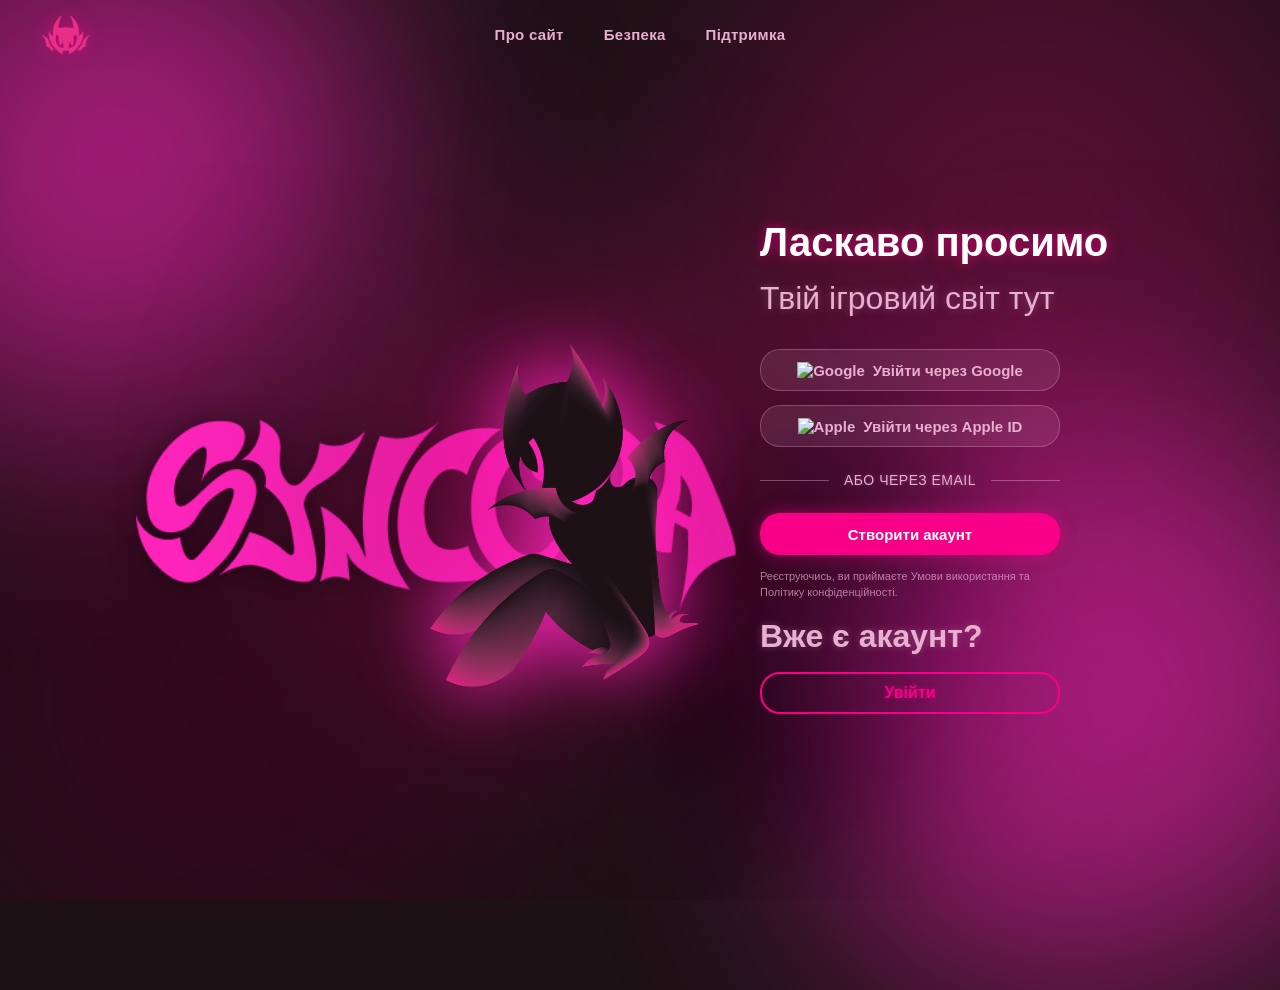
==== index.html @ d5693260 "справила ссылку кнопки Roblox" ====
<!DOCTYPE html>
<html lang="ru">
<head>
    <meta charset="UTF-8">
    <meta name="viewport" content="width=device-width, initial-scale=1.0">
    <title>SYNCORA</title>
    <link rel="stylesheet" href="css/style.css">
    <link href="https://fonts.googleapis.com/css2?family=Inter:wght@400;600;700&display=swap" rel="stylesheet">
</head>
<body>

    <div id="splash-screen">
        <svg viewBox="0 0 24 24" class="splash-logo">
            <path fill="currentColor" d="M12 2C6.48 2 2 6.48 2 12s4.48 10 10 10 10-4.48 10-10S17.52 2 12 2zm0 18c-4.41 0-8-3.59-8-8s3.59-8 8-8 8 3.59 8 8-3.59 8-8 8z"/>
        </svg>
    </div>
    <div class="animated-bg">
        <div class="blob blob-1"></div>
        <div class="blob blob-2"></div>
        <div class="blob blob-3"></div>
    </div>

    <div class="main-container">
        <header class="navbar">
        <div class="nav-container">
            <div class="nav-logo">
    <img src="img/mini-logo.png" alt="Logo" class="mini-logo-img">
</div>

            <nav class="nav-links">
                <div class="nav-item">
                    <a class="nav-link">Про сайт</a>
                    <div class="dropdown-menu">
                        <p>Наш сайт — це сучасний простір для пошуку ідеальних тіммейтів, створення команд та комфортного геймінгу.</p>
                    </div>
                </div>
                <div class="nav-item">
                    <a class="nav-link">Безпека</a>
                    <div class="dropdown-menu">
                        <p>Ми дбаємо про твою конфіденційність. Надійний захист профілів, шифрування даних та сувора модерація.</p>
                    </div>
                </div>
                <div class="nav-item">
                    <a class="nav-link">Підтримка</a>
                    <div class="dropdown-menu">
                        <p>Виникли питання чи знайшов баг? Наша команда розробників готова допомогти тобі у режимі 24/7.</p>
                    </div>
                </div>
            </nav>

            <div class="nav-spacer"></div>
        </div>
    </header>
    <div class="logo-section">
        <img src="img/logo.png" alt="Syncora Logo" class="logo-img">
        <div class="mascot-wrapper">
            <img src="img/mackot.png" alt="Mascot" class="mascot-img">
        </div>
    </div>
<div class="auth-section">
            <h1>Ласкаво просимо</h1>
            <h2>Твій ігровий світ тут</h2>

            <div class="btn-group">
                <button id="google-auth" class="btn white-btn">
                    <img src="https://img.icons8.com/color/24/google-logo.png" alt="Google"> 
                    Увійти через Google
                </button>

                <button class="btn white-btn">
                    <img src="https://img.icons8.com/ios-filled/24/mac-os.png" alt="Apple">
                    Увійти через Apple ID
                </button>

                <div class="divider">
                    <span>АБО ЧЕРЕЗ EMAIL</span>
                </div>

                <button id="btn-open-register" class="btn blue-btn">Створити акаунт</button>
                
                <p class="terms">
                    Реєструючись, ви приймаєте Умови використання та Політику конфіденційності.
                </p>
            </div>

            <div class="login-group">
                <h3>Вже є акаунт?</h3>
                <button id="btn-open-login" class="btn outline-btn">Увійти</button>
            </div>
        </div>
    </div>

    <div id="modal-register" class="modal-overlay hidden">
        <div class="modal-box">
            <span class="modal-close" data-target="modal-register">&times;</span>
            <h2>Реєстрація</h2>
            <p class="modal-subtitle">Створи свій профіль</p>
            
            <form id="form-register">
                <div class="input-group">
                    <input type="email" id="reg-email" placeholder="Email" required>
                </div>
                <div class="input-group">
                    <input type="password" id="reg-password" placeholder="Пароль" required>
                </div>
                <button type="submit" class="btn blue-btn full-width">Продовжити</button>
            </form>
            
            <p class="modal-footer">
                Вже маєш акаунт? <span class="link switch-to-login">Увійти</span>
            </p>
        </div>
    </div>

    <div id="modal-login" class="modal-overlay hidden">
    <div class="modal-box">
        <span class="modal-close" data-target="modal-login">&times;</span>
        <h2>Вхід</h2>
        <form id="form-login">
            <div class="input-group">
                <input type="email" id="login-email" placeholder="Email" required>
            </div>
            <div class="input-group">
                <input type="password" id="login-password" placeholder="Пароль" required>
            </div>
            <button type="submit" class="btn blue-btn full-width">Увійти</button>
        </form>
    </div>
</div>


    <script type="module">
  // 1. Імпорти
  import { initializeApp } from "https://www.gstatic.com/firebasejs/10.7.1/firebase-app.js";
  import { getAuth, signInWithPopup, GoogleAuthProvider, OAuthProvider } from "https://www.gstatic.com/firebasejs/10.7.1/firebase-auth.js";

  // 2. Твоя НОВА конфігурація Firebase
  const firebaseConfig = {
    apiKey: "AIzaSyAnc1n52-LVhZ72vYSmvWv97enqqrqBBi4",
    authDomain: "mneploho-7ff8b.firebaseapp.com",
    projectId: "mneploho-7ff8b",
    storageBucket: "mneploho-7ff8b.firebasestorage.app",
    messagingSenderId: "554377149418",
    appId: "1:554377149418:web:44f345329d803c674c9093",
    measurementId: "G-LM2032YE2W"
  };

  const app = initializeApp(firebaseConfig);
  const auth = getAuth(app);

  // 3. Екран завантаження
  window.addEventListener('load', () => {
    const splash = document.getElementById('splash-screen');
    if(splash) {
        setTimeout(() => {
            splash.classList.add('hidden');
            setTimeout(() => splash.remove(), 500);
        }, 2000);
    }
  });

  // 4. Функція відправки на твій PHP-сервер
  async function sendToMyServer(userData, providerName) {
      try {
          console.log("Відправка даних на сервер...", userData.email);
          
          // Автоматично визначає твій домен (localhost або localtonet)
          const response = await fetch(`${window.location.origin}/register.php`, {
              method: 'POST',
              headers: { 'Content-Type': 'application/json' },
              body: JSON.stringify({
                  email: userData.email,
                  username: userData.displayName || userData.email.split('@')[0],
                  uid: userData.uid,
                  provider: providerName
              })
          });
          
          if (!response.ok) throw new Error(`HTTP помилка! статус: ${response.status}`);

          const result = await response.json();
          
          if (result.success) {
              console.log("Дані в БД!");
              localStorage.setItem('user_name', result.username);
              localStorage.setItem('user_avatar', result.avatar);
              window.location.replace("home.html");
          } else {
              alert("Помилка БД: " + result.message);
          }
      } catch (error) {
          console.error("Помилка зв'язку:", error);
          alert("Сервер не відповідає. Перевір Аліаси в OpenServer!");
      }
  }

  // 5. Google Вхід
  const googleBtn = document.getElementById('google-auth');
  if (googleBtn) {
      googleBtn.onclick = async () => {
        const provider = new GoogleAuthProvider();
        provider.setCustomParameters({ prompt: 'select_account' });
        try {
            const result = await signInWithPopup(auth, provider);
            await sendToMyServer(result.user, 'google');
        } catch (error) {
            console.error("Google Error:", error);
            alert("Помилка Google: " + error.message);
        }
      };
  }

  // 6. Apple Вхід
  const appleImg = document.querySelector('.btn.white-btn img[alt="Apple"]');
  if (appleImg) {
      const appleBtn = appleImg.closest('button');
      appleBtn.onclick = async () => {
          const provider = new OAuthProvider('apple.com');
          provider.addScope('email');
          provider.addScope('name');
          try {
              const result = await signInWithPopup(auth, provider);
              await sendToMyServer(result.user, 'apple');
          } catch (error) {
              alert("Apple ID вимагає HTTPS та налаштування в консолі Apple.");
          }
      };
  }
</script>
<script src="js/script.js"></script>
</body>
</html>
---- css/style.css ----
* {
    margin: 0;
    padding: 0;
    box-sizing: border-box;
    font-family: -apple-system, BlinkMacSystemFont, "Segoe UI", Roboto, Helvetica, Arial, sans-serif;
}

/* Твій існуючий блок body (Темна тема) */
body {
    margin: 0;
    padding: 0;
    background-color: #1D1115; 
    background-image: 
        linear-gradient(rgba(29, 17, 21, 0.4), rgba(29, 17, 21, 0.4)); 
    background-size: cover; 
    background-position: center; 
    background-repeat: no-repeat; 
    overflow: hidden;
    height: 100vh;
    position: relative; 
    transition: background 0.5s ease; /* Додаємо плавний перехід між фонами */
}

/* --- НОВИЙ БЛОК: Світла тема --- */
body.light-theme {
    background-color: #f0f0f0; /* Світлий резервний колір */
    
    /* Змінюємо градієнт на світлий (білий з прозорістю) та міняємо картинку */
    background-image: 
        linear-gradient(rgba(255, 255, 255, 0.5), rgba(255, 255, 255, 0.5)), 
}

/* === СТВОРЮЄМО ДВА ПЛАВАЮЧИХ ГРАДІЄНТА === */
/* Ці елементи залишаються і будуть плавати ПОВЕРХ вашого фото, */
/* створюючи кольоровий ефект завдяки blur та opacity. */
/* === СТВОРЮЄМО ДВА ПЛАВАЮЧИХ ГРАДІЄНТА === */
body::before,
body::after {
    content: '';
    position: absolute;
    background-color: #FF25BB;
    filter: blur(120px); 
    
    /* 1. ЗБІЛЬШУЄМО opacity, бо 0.15 на фоні фотографії взагалі не буде видно */
    opacity: 0.6; 
    
    /* 2. ВАЖЛИВО: Міняємо z-index з -1 на 0. 
       Тепер плями будуть НАД фоновим фото, але ПІД твоїми блоками (у яких z-index: 1 і вище) */
    z-index: 0; 
    
    border-radius: 40% 60% 70% 30% / 40% 50% 60% 50%;
    animation: floatingBlobs 20s infinite alternate ease-in-out;
}
/* Перша пляма (зверху зліва) */
body::before {
    top: -10%;
    left: -10%;
    width: 40vw;
    height: 40vw;
    animation-delay: 0s;
}

/* Друга пляма (знизу справа) */
body::after {
    bottom: -10%;
    right: -10%;
    width: 45vw;
    height: 45vw;
    background-color: #FF25BB; /* Трохи темніший відтінок для глибини */
    animation-duration: 25s; /* Рухається трохи повільніше */
    animation-delay: -5s; /* Розсинхрон з першою плямою */
}

/* === АНІМАЦІЯ ПЛАВАННЯ ТА ЗМІНИ ФОРМИ === */
@keyframes floatingBlobs {
    0% {
        transform: translate(0, 0) rotate(0deg) scale(1);
        border-radius: 40% 60% 70% 30% / 40% 50% 60% 50%;
    }
    33% {
        transform: translate(5vw, 8vh) rotate(90deg) scale(1.1);
        border-radius: 60% 40% 30% 70% / 50% 60% 40% 50%;
    }
    66% {
        transform: translate(-5vw, -5vh) rotate(180deg) scale(0.9);
        border-radius: 30% 70% 50% 50% / 60% 30% 70% 40%;
    }
    100% {
        transform: translate(0, 0) rotate(360deg) scale(1);
        border-radius: 40% 60% 70% 30% / 40% 50% 60% 50%;
    }
}



/* 2. Контейнер фону */
.animated-bg {
    position: fixed;
    top: 0;
    left: 0;
    width: 100vw;
    height: 100vh;
    z-index: -1;
    overflow: hidden;
    pointer-events: none;
}

.blob {
    position: absolute;
    border-radius: 50%;
    will-change: transform;
}

.blob-1 {
    width: 50vw;
    height: 50vw;
    background: #880e4f;
    filter: blur(120px);
    opacity: 0.5;
    top: -10%;
    right: -5%;
    animation: movePink 20s infinite alternate ease-in-out;
}

.blob-2 {
    width: 45vw;
    height: 45vw;
    background: #4a0024;
    filter: blur(120px);
    opacity: 0.5;
    bottom: -10%;
    left: -5%;
    animation: movePink 25s infinite alternate-reverse ease-in-out;
}

.blob-3 {
    width: 30vw;
    height: 30vw;
    background: #000;
    filter: blur(60px);
    opacity: 1;
    top: 50%;
    left: 50%;
    animation: moveBlack 15s infinite alternate ease-in-out;
    z-index: 2;
}

@keyframes movePink {
    0% { transform: translate(0, 0) scale(1); }
    100% { transform: translate(10vw, 10vh) scale(1.1); }
}

@keyframes moveBlack {
    0% { transform: translate(-50%, -50%) translate(-5vw, -5vh) scale(1); }
    50% { transform: translate(-50%, -50%) translate(5vw, 5vh) scale(1.2); }
    100% { transform: translate(-50%, -50%) translate(-2vw, 8vh) scale(0.9); }
}

/* --- ВЕРХНЯ ПАНЕЛЬ НАВІГАЦІЇ (ЧИСТИЙ НЕОН) --- */
.navbar {
    position: fixed;
    top: 0;
    left: 0;
    width: 100%;
    height: 70px;
    /* ЛИНИЯ УБРАНА ОТСЮДА: border-bottom удален */
    z-index: 100;
    display: flex;
    align-items: center;
}

.nav-container {
    width: 100%;
    max-width: 1400px;
    margin: 0 auto;
    padding: 0 40px;
    display: flex;
    justify-content: space-between;
    align-items: center;
}

/* Логотип в лівому кутку */
.nav-logo {
    display: flex;
    align-items: center;
    width: 100px; 
}

/* Чиста картинка логотипу без жодних рамок і ліній */
.mini-logo-img {
    height: 42px;
    width: auto;
    filter: drop-shadow(0 0 8px rgba(247, 0, 135, 0.5));
    object-fit: contain;
    border: none;
    outline: none;
}

/* Центр панелі: Вкладки */
.nav-links {
    display: flex;
    gap: 40px;
}

.nav-item {
    position: relative; 
    padding: 10px 0;
}

.nav-link {
    color: #E8AFD0;
    text-decoration: none;
    font-size: 15px;
    font-weight: 600;
    letter-spacing: 0.3px;
    transition: all 0.3s ease;
    cursor: pointer;
}

.nav-item:hover .nav-link {
    color: #fff;
    text-shadow: 0 0 10px #F70087, 0 0 20px #F70087; 
}

/* Випадаюча плашка з інфою */
.dropdown-menu {
    position: absolute;
    top: 100%;
    left: 50%;
    transform: translateX(-50%) translateY(15px);
    width: 260px;
    background: rgba(26, 11, 19, 0.95); 
    border: 1px solid rgba(247, 0, 135, 0.4);
    border-radius: 14px;
    padding: 16px;
    box-shadow: 0 10px 30px rgba(0, 0, 0, 0.7), 0 0 20px rgba(247, 0, 135, 0.25);
    backdrop-filter: blur(10px);
    opacity: 0;
    visibility: hidden;
    transition: all 0.3s cubic-bezier(0.4, 0, 0.2, 1);
    pointer-events: none;
}

.dropdown-menu::before {
    content: '';
    position: absolute;
    top: -6px;
    left: 50%;
    transform: translateX(-50%) rotate(45deg);
    width: 10px;
    height: 10px;
    background: rgba(26, 11, 19, 0.95);
    border-top: 1px solid rgba(247, 0, 135, 0.4);
    border-left: 1px solid rgba(247, 0, 135, 0.4);
}

.dropdown-menu p {
    color: #E8AFD0;
    font-size: 13px;
    line-height: 1.5;
    text-align: center;
    margin: 0;
}

.nav-item:hover .dropdown-menu {
    opacity: 1;
    visibility: visible;
    transform: translateX(-50%) translateY(8px);
    pointer-events: auto;
}

.nav-spacer {
    width: 100px; 
}

/* --- ГОЛОВНИЙ ЕКРАН --- */
.main-container {
    display: flex;
    flex-direction: row;
    width: 100%;
    height: 100vh;
    overflow: hidden;
    align-items: center;
    justify-content: space-evenly;
    padding: 90px 40px 40px 40px; 
    box-sizing: border-box;
    position: relative;
    z-index: 10;
}

/* --- ЛІВА ЧАСТИНА: Маскот та Лого --- */
.logo-section {
    flex: 1;
    position: relative;
    max-width: 55%;
    height: 100vh;
}

.logo-img {
    position: absolute;
    top: 35%;
    left: 10%;
    transform: translateY(80px);
    width: 600px;
    height: auto;
    filter: drop-shadow(0 4px 15px rgba(0,0,0,0.5));
    z-index: 1;
}

.mascot-wrapper {
    position: absolute;
    top: 0;
    left: 50%;
    right: 0;
    bottom: 0;
    display: flex;
    justify-content: center;
    align-items: center;
    z-index: 2;
    /* --- ДОДАЙ ЦЕЙ РЯДОК --- */
    pointer-events: none;
}

.mascot-wrapper::before {
    content: '';
    position: absolute;
    width: 800px;
    height: 800px;
    background: radial-gradient(circle, rgba(247, 0, 135, 0.45) 0%, rgba(136, 14, 79, 0.25) 35%, rgba(136, 14, 79, 0) 65%);
    filter: blur(60px);
    z-index: 0;
    top: 50%;
    left: 50%;
    transform: translate(-50%, -50%);
    animation: pulseGlow 4s ease-in-out infinite alternate;
}

.mascot-img {
    width: 100%;
    max-width: 480px;
    height: auto;
    max-height: 90vh;
    filter: drop-shadow(0 0 40px #FF25BB);
    animation: floatMascot 4s ease-in-out infinite alternate;
    z-index: 2;
    position: relative;
    object-fit: contain;
    margin-bottom: -80px;
}

@keyframes floatMascot {
    0% { transform: translateY(0px); }
    100% { transform: translateY(-15px); }
}

@keyframes pulseGlow {
    0% { transform: scale(0.9); opacity: 0.7; }
    100% { transform: scale(1.1); opacity: 1; }
}

.auth-section {
    flex: 1;
    max-width: 450px;
    display: flex;
    flex-direction: column;
    justify-content: center;
    /* --- ДОДАЙ ЦІ ДВА РЯДКИ --- */
    position: relative; 
    z-index: 20; 
}

h1 {
    font-family: 'Roboto', sans-serif;
    font-size: 40px;
    font-weight: 700;
    line-height: 1;
    margin-bottom: 20px;
    color: #fff;
    text-shadow: 0 0 10px rgba(247, 0, 135, 0.6), 0 0 20px rgba(247, 0, 135, 0.2);
}

h2 {
    font-family: 'Roboto', sans-serif;
    font-size: 32px;
    font-weight: 400;
    line-height: 1;
    margin-bottom: 35px;
    color: #E8AFD0;
    text-shadow: 0 0 8px rgba(232, 175, 208, 0.3);
}

/* --- КНОПКИ ТА ЕЛЕМЕНТИ ФОРМИ --- */
.btn-group {
    width: 300px;
}

.btn {
    width: 100%;
    height: 42px;
    border-radius: 20px;
    border: none;
    font-size: 15px;
    font-weight: 600;
    cursor: pointer;
    display: flex;
    align-items: center;
    justify-content: center;
    margin-bottom: 14px;
    transition: all 0.3s ease;
}

.btn:active {
    transform: scale(0.98);
}

.btn img {
    margin-right: 8px;
}

.white-btn {
    background: rgba(232, 175, 208, 0.12);
    border: 1px solid rgba(232, 175, 208, 0.3);
    color: #E8AFD0;
    backdrop-filter: blur(4px);
}

.white-btn:hover { 
    background: rgba(232, 175, 208, 0.22); 
    border-color: #E8AFD0;
    box-shadow: 0 0 15px rgba(232, 175, 208, 0.4);
    color: #fff;
}

.blue-btn {
    background: #F70087;
    color: white;
    box-shadow: 0 0 15px rgba(247, 0, 135, 0.5);
    z-index: 100;
}

.blue-btn:hover { 
    background: #ff1a9b; 
    box-shadow: 0 0 25px rgba(247, 0, 135, 0.8);
}

.outline-btn {
    background: transparent !important; 
    border: 2px solid #F70087 !important; 
    border-radius: 20px !important; 
    width: 300px !important; 
    height: 42px !important; 
    color: #F70087 !important; 
    font-weight: 700 !important; 
    font-size: 16px;
    display: flex;
    align-items: center;
    justify-content: center;
    transition: all 0.3s ease !important;
    cursor: pointer;
    box-sizing: border-box;
    text-shadow: 0 0 5px rgba(247, 0, 135, 0.5);
}

.outline-btn:hover {
    background: rgba(247, 0, 135, 0.15) !important;
    box-shadow: 0 0 20px rgba(247, 0, 135, 0.6), inset 0 0 8px rgba(247, 0, 135, 0.3) !important;
    color: #fff !important;
}

/* --- РОЗДІЛЮВАЧ "АБО" --- */
.divider {
    display: flex;
    align-items: center;
    margin: 25px 0;
    color: #E8AFD0;
}

.divider::before,
.divider::after {
    content: "";
    flex: 1;
    height: 1px;
    background: rgba(232, 175, 208, 0.4);
}

.divider::before { margin-right: 15px; }
.divider::after { margin-left: 15px; }

.divider span {
    font-size: 14px;
    letter-spacing: 0.5px;
    background: transparent;
    color: #E8AFD0;
    text-shadow: 0 0 5px rgba(232, 175, 208, 0.3);
}

.terms {
    font-size: 11px;
    color: rgba(232, 175, 208, 0.7);
    line-height: 1.4;
    margin-bottom: -40px;
    margin-top: 10px;
}

.terms a {
    color: #F70087;
    text-decoration: none;
    text-shadow: 0 0 5px rgba(247, 0, 135, 0.3);
}

.link {
    color: #F70087;
    cursor: pointer;
    font-weight: 600;
    text-shadow: 0 0 5px rgba(247, 0, 135, 0.3);
}

.link:hover {
    text-decoration: underline;
    text-shadow: 0 0 8px rgba(247, 0, 135, 0.6);
}

.login-group {
    margin-top: 60px;
    width: 300px;
}

.login-group h3 {
    font-family: 'Roboto', sans-serif;
    font-size: 32px;
    font-weight: 700;
    line-height: 1;
    color: #E8AFD0;
    margin-bottom: 20px;
    text-shadow: 0 0 8px rgba(232, 175, 208, 0.3);
}

/* --- МОДАЛЬНІ ВІКНА --- */
.modal-overlay {
    position: fixed;
    top: 0;
    left: 0;
    width: 100%;
    height: 100%;
    background: rgba(0, 0, 0, 0.7);
    backdrop-filter: blur(8px);
    display: flex;
    justify-content: center;
    align-items: center;
    z-index: 1000;
    opacity: 0;
    visibility: hidden;
    transition: all 0.3s ease;
}

.modal-overlay.active {
    opacity: 1;
    visibility: visible;
}

.modal-box {
    background: #1a1a1a;
    width: 90%;
    max-width: 400px;
    padding: 30px;
    border-radius: 20px;
    box-shadow: 0 10px 40px rgba(247, 0, 135, 0.15);
    border: 1px solid rgba(247, 0, 135, 0.3);
    position: relative;
    transform: translateY(20px);
    transition: transform 0.3s ease;
    text-align: center;
}

.modal-overlay.active .modal-box {
    transform: translateY(0);
}

.modal-box h2 {
    margin: 0 0 5px 0;
    font-size: 24px;
    color: white;
}

.modal-subtitle {
    color: #E8AFD0;
    font-size: 14px;
    margin-bottom: 25px;
}

.modal-close {
    position: absolute;
    top: 15px;
    right: 20px;
    font-size: 28px;
    color: #666;
    cursor: pointer;
    transition: color 0.2s;
}

.modal-close:hover {
    color: #F70087;
}

.input-group {
    margin-bottom: 15px;
}

.input-group input {
    width: 100%;
    padding: 14px;
    background: #2a2a2a;
    border: 1px solid #333;
    border-radius: 12px;
    color: #fff;
    font-size: 16px;
    outline: none;
    box-sizing: border-box;
    transition: all 0.2s;
}

.input-group input:focus {
    border-color: #F70087;
    background: #252525;
    box-shadow: 0 0 12px rgba(247, 0, 135, 0.5);
}

.full-width {
    width: 100%;
    padding: 14px;
    border-radius: 12px;
    font-size: 16px;
    font-weight: 600;
    margin-top: 10px;
    cursor: pointer;
    border: none;
    transition: transform 0.1s;
}

.modal-footer {
    margin-top: 20px;
    font-size: 14px;
    color: #888;
}

/* --- ЗАСТАВКА (SPLASH SCREEN) --- */
#splash-screen {
    position: fixed;
    top: 0;
    left: 0;
    width: 100%;
    height: 100vh;
    background-color: #000;
    display: flex;
    justify-content: center;
    align-items: center;
    z-index: 9999;
    transition: opacity 0.5s ease;
}

.splash-logo {
    fill: white;
    width: 80px;
    animation: pulse-and-grow 2s forwards ease-in-out;
}

@keyframes pulse-and-grow {
    0% { transform: scale(1); opacity: 0; }
    30% { transform: scale(1.1); opacity: 1; }
    80% { transform: scale(1); opacity: 1; }
    100% { transform: scale(1.2); opacity: 0; }
}

.hidden {
    display: none !important;
}

/* --- АДАПТИВНІСТЬ ДЛЯ ТЕЛЕФОНІВ --- */
@media (max-width: 968px) {
    .navbar {
        padding: 0 15px;
    }
    .nav-links {
        gap: 15px;
    }
    .nav-link {
        font-size: 13px;
    }
    .dropdown-menu {
        width: 220px;
    }
    .main-container {
        flex-direction: column;
        justify-content: flex-start;
        padding: 90px 20px 20px 20px;
        min-height: auto;
    }
    
    .logo-section {
        max-width: 100%;
        margin-bottom: 40px;
        margin-top: 20px;
    }
    
    .mascot-img {
        max-width: 300px;
    }
    
    .auth-section {
        width: 100%;
        max-width: 100%;
        align-items: center;
    }
}
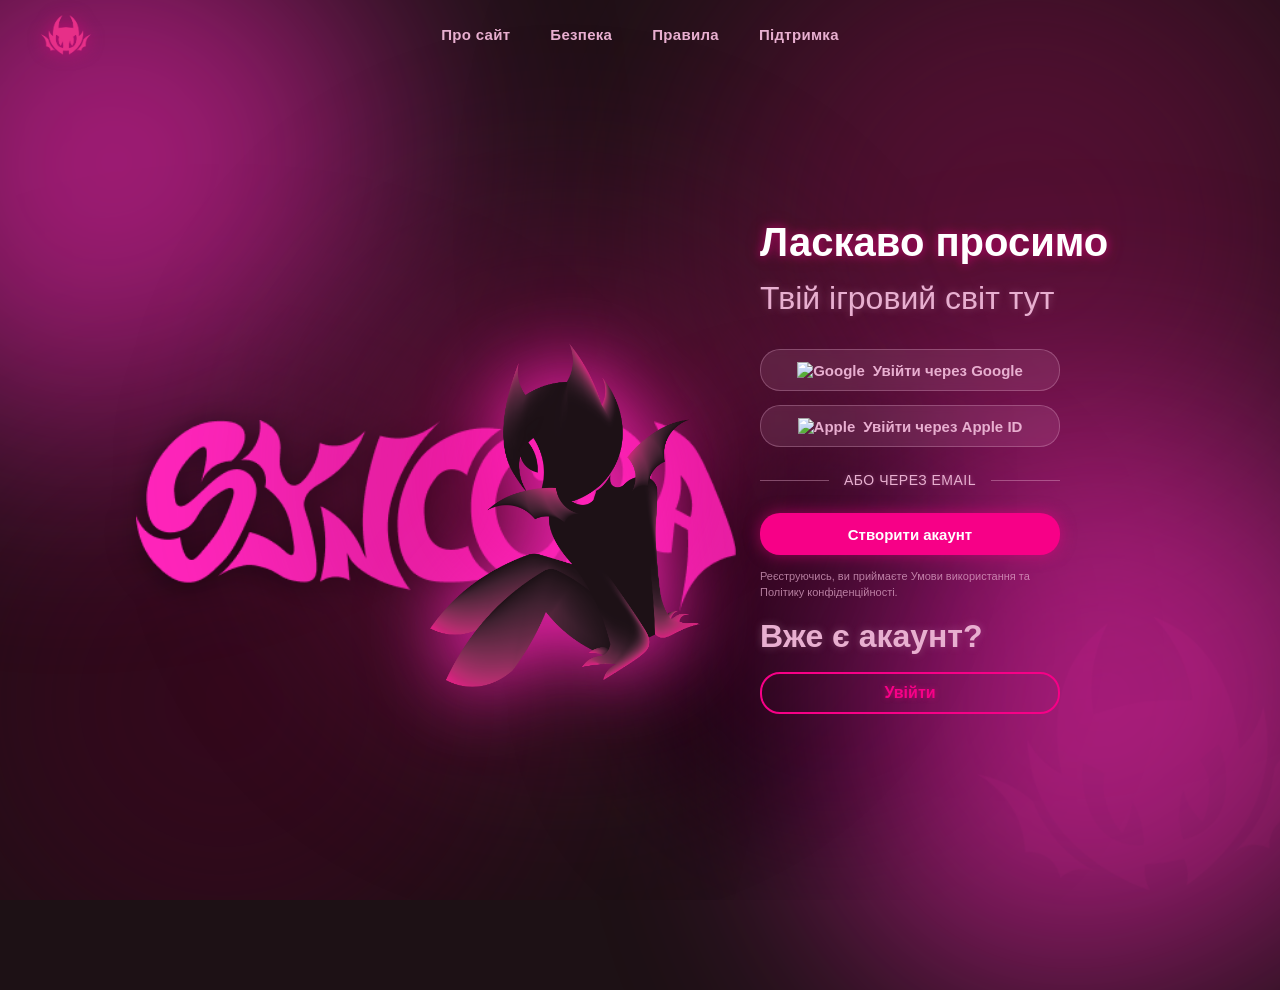
==== commit 9b6dcb59: "fix: tutorial, profile, blog posts, merge conflict" ====
--- a/index.html
+++ b/index.html
@@ -9,6 +9,8 @@
 </head>
 <body>
 
+    <img src="img/mini-logo.png" alt="" aria-hidden="true" class="corner-watermark">
+
     <div id="splash-screen">
         <svg viewBox="0 0 24 24" class="splash-logo">
             <path fill="currentColor" d="M12 2C6.48 2 2 6.48 2 12s4.48 10 10 10 10-4.48 10-10S17.52 2 12 2zm0 18c-4.41 0-8-3.59-8-8s3.59-8 8-8 8 3.59 8 8-3.59 8-8 8z"/>
@@ -29,19 +31,25 @@
 
             <nav class="nav-links">
                 <div class="nav-item">
-                    <a class="nav-link">Про сайт</a>
+                    <a class="nav-link" href="about.html">Про сайт</a>
                     <div class="dropdown-menu">
                         <p>Наш сайт — це сучасний простір для пошуку ідеальних тіммейтів, створення команд та комфортного геймінгу.</p>
                     </div>
                 </div>
                 <div class="nav-item">
-                    <a class="nav-link">Безпека</a>
+                    <a class="nav-link" href="safety.html">Безпека</a>
                     <div class="dropdown-menu">
                         <p>Ми дбаємо про твою конфіденційність. Надійний захист профілів, шифрування даних та сувора модерація.</p>
                     </div>
                 </div>
                 <div class="nav-item">
-                    <a class="nav-link">Підтримка</a>
+                    <a class="nav-link" href="rules.html">Правила</a>
+                    <div class="dropdown-menu">
+                        <p>Чіткі та зрозумілі правила спільноти. Дізнайся, що можна, а що заборонено на Syncora.</p>
+                    </div>
+                </div>
+                <div class="nav-item">
+                    <a class="nav-link" href="support.html">Підтримка</a>
                     <div class="dropdown-menu">
                         <p>Виникли питання чи знайшов баг? Наша команда розробників готова допомогти тобі у режимі 24/7.</p>
                     </div>
@@ -210,7 +218,10 @@
       };
   }
 
-  // 6. Apple Вхід
+  // ======================================================
+// Вставити замість блоку "// 6. Apple Вхід" в index.html
+// ======================================================
+
   const appleImg = document.querySelector('.btn.white-btn img[alt="Apple"]');
   if (appleImg) {
       const appleBtn = appleImg.closest('button');
@@ -220,12 +231,78 @@
           provider.addScope('name');
           try {
               const result = await signInWithPopup(auth, provider);
-              await sendToMyServer(result.user, 'apple');
+              const user = result.user;
+
+              // Apple після першого входу дає ім'я через additionalUserInfo
+              // Після повторного — displayName може бути null, це нормально
+              const additionalInfo = result._tokenResponse;
+              let displayName = user.displayName;
+
+              if (!displayName && additionalInfo?.firstName) {
+                  displayName = additionalInfo.firstName + ' ' + (additionalInfo.lastName || '');
+              }
+
+              await sendToServer(user, 'apple', displayName);
+
           } catch (error) {
-              alert("Apple ID вимагає HTTPS та налаштування в консолі Apple.");
+              if (error.code === 'auth/popup-closed-by-user') {
+                  // Юзер сам закрив — нічого не робимо
+                  return;
+              }
+              if (error.code === 'auth/operation-not-allowed') {
+                  alert("Apple Sign In не увімкнений у Firebase Console. Перейди: Authentication → Sign-in method → Apple.");
+                  return;
+              }
+              alert("Помилка Apple ID: " + error.message);
           }
       };
   }
+
+// ======================================================
+// Замінити функцію sendToMyServer на цю універсальну:
+// ======================================================
+
+  async function sendToServer(userData, providerName, overrideName = null) {
+      try {
+          const username = overrideName || userData.displayName || userData.email?.split('@')[0] || 'user';
+
+          // Apple: вибираємо endpoint
+          const endpoint = providerName === 'apple' ? 'apple_auth.php' : 'register.php';
+
+          const response = await fetch(`${window.location.origin}/${endpoint}`, {
+              method: 'POST',
+              headers: { 'Content-Type': 'application/json' },
+              credentials: 'include',
+              body: JSON.stringify({
+                  email:    userData.email    || '',
+                  username: username,
+                  uid:      userData.uid,
+                  provider: providerName
+              })
+          });
+
+          if (!response.ok) throw new Error(`HTTP ${response.status}`);
+
+          const result = await response.json();
+
+          if (result.success) {
+              localStorage.setItem('user_name',   result.username);
+              localStorage.setItem('user_avatar', result.avatar  || '');
+              if (result.banner) localStorage.setItem('user_banner', result.banner);
+              window.location.replace("home.html");
+          } else {
+              alert("Помилка: " + result.message);
+          }
+      } catch (error) {
+          console.error("Помилка сервера:", error);
+          alert("Сервер не відповідає. Перевір OpenServer / ngrok.");
+      }
+  }
+
+// ======================================================
+// В блоці "// 5. Google Вхід" — замінити sendToMyServer на sendToServer:
+// ======================================================
+//   await sendToServer(result.user, 'google');
 </script>
 <script src="js/script.js"></script>
 </body>
--- a/css/style.css
+++ b/css/style.css
@@ -711,4 +711,86 @@
         max-width: 100%;
         align-items: center;
     }
+}
+/* ===== Адаптив для телефонів (логін / реєстрація) ===== */
+@media (max-width: 600px) {
+    .navbar {
+        padding: 0 12px;
+    }
+    .nav-links {
+        gap: 10px;
+    }
+    .nav-link {
+        font-size: 12px;
+    }
+    .main-container {
+        padding: 80px 16px 24px 16px;
+        flex-direction: column;
+        justify-content: flex-start;
+        gap: 24px;
+        height: auto;
+        min-height: 100vh;
+        overflow-y: auto;
+    }
+    .logo-section {
+        max-width: 100%;
+        height: auto;
+        margin: 10px 0 0 0;
+        text-align: center;
+    }
+    .mascot-img {
+        max-width: 200px;
+        position: static;
+        margin: 0 auto;
+    }
+    .logo-img {
+        position: static;
+        margin: 0 auto 10px auto;
+        max-width: 160px;
+    }
+    .auth-section {
+        width: 100%;
+        max-width: 100%;
+    }
+    .auth-box,
+    .auth-section > div {
+        width: 100%;
+        max-width: 420px;
+        margin: 0 auto;
+        box-sizing: border-box;
+    }
+    .input-group input {
+        font-size: 16px; /* >=16px, щоб iOS не зумив при фокусі */
+    }
+    .btn {
+        min-height: 48px; /* зручна зона дотику */
+    }
+    .dropdown-menu {
+        width: 90vw;
+        max-width: 280px;
+    }
+}
+
+/* Дуже вузькі екрани */
+@media (max-width: 360px) {
+    .mascot-img { max-width: 160px; }
+    .nav-link { font-size: 11px; }
+}
+/* --- Водяний знак-чортик у кутку головної сторінки --- */
+.corner-watermark{
+    position: fixed;
+    right: -50px;
+    bottom: -35px;
+    width: 360px;
+    height: 360px;
+    object-fit: contain;
+    opacity: 0.07;
+    transform: rotate(-8deg);
+    filter: drop-shadow(0 0 30px rgba(255, 37, 187, 0.6));
+    pointer-events: none;
+    z-index: 0;
+    user-select: none;
+}
+@media (max-width: 700px){
+    .corner-watermark{ width: 230px; height: 230px; right: -40px; bottom: -25px; }
 }
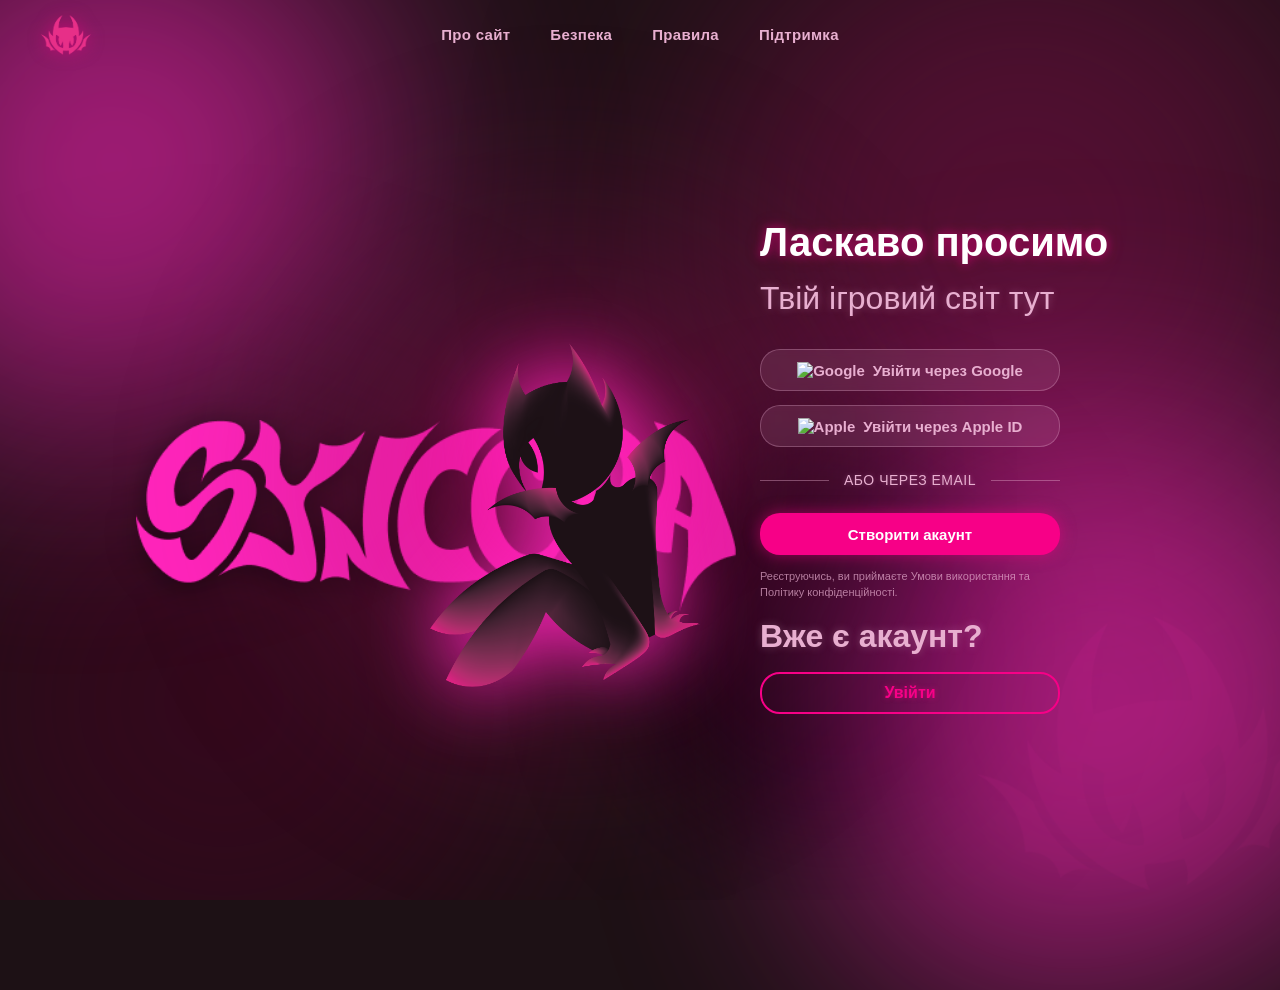
==== commit 7b4bff49: "fix: tutorial, profile, blog posts, merge conflict" ====
--- a/index.html
+++ b/index.html
@@ -4,6 +4,8 @@
     <meta charset="UTF-8">
     <meta name="viewport" content="width=device-width, initial-scale=1.0">
     <title>SYNCORA</title>
+    <link rel="icon" type="image/png" href="img/mini-logo.png">
+    <link rel="apple-touch-icon" href="img/mini-logo.png">
     <link rel="stylesheet" href="css/style.css">
     <link href="https://fonts.googleapis.com/css2?family=Inter:wght@400;600;700&display=swap" rel="stylesheet">
 </head>
@@ -32,27 +34,15 @@
             <nav class="nav-links">
                 <div class="nav-item">
                     <a class="nav-link" href="about.html">Про сайт</a>
-                    <div class="dropdown-menu">
-                        <p>Наш сайт — це сучасний простір для пошуку ідеальних тіммейтів, створення команд та комфортного геймінгу.</p>
-                    </div>
                 </div>
                 <div class="nav-item">
                     <a class="nav-link" href="safety.html">Безпека</a>
-                    <div class="dropdown-menu">
-                        <p>Ми дбаємо про твою конфіденційність. Надійний захист профілів, шифрування даних та сувора модерація.</p>
-                    </div>
                 </div>
                 <div class="nav-item">
                     <a class="nav-link" href="rules.html">Правила</a>
-                    <div class="dropdown-menu">
-                        <p>Чіткі та зрозумілі правила спільноти. Дізнайся, що можна, а що заборонено на Syncora.</p>
-                    </div>
                 </div>
                 <div class="nav-item">
                     <a class="nav-link" href="support.html">Підтримка</a>
-                    <div class="dropdown-menu">
-                        <p>Виникли питання чи знайшов баг? Наша команда розробників готова допомогти тобі у режимі 24/7.</p>
-                    </div>
                 </div>
             </nav>
 
@@ -192,7 +182,12 @@
               console.log("Дані в БД!");
               localStorage.setItem('user_name', result.username);
               localStorage.setItem('user_avatar', result.avatar);
-              window.location.replace("home.html");
+              if (result.is_new) {
+                  try { sessionStorage.setItem('syncora_new_login', '1'); } catch (e) {}
+                  window.location.replace("home.html?welcome=1");
+              } else {
+                  window.location.replace("home.html");
+              }
           } else {
               alert("Помилка БД: " + result.message);
           }
@@ -289,7 +284,12 @@
               localStorage.setItem('user_name',   result.username);
               localStorage.setItem('user_avatar', result.avatar  || '');
               if (result.banner) localStorage.setItem('user_banner', result.banner);
-              window.location.replace("home.html");
+              if (result.is_new) {
+                  try { sessionStorage.setItem('syncora_new_login', '1'); } catch (e) {}
+                  window.location.replace("home.html?welcome=1");
+              } else {
+                  window.location.replace("home.html");
+              }
           } else {
               alert("Помилка: " + result.message);
           }
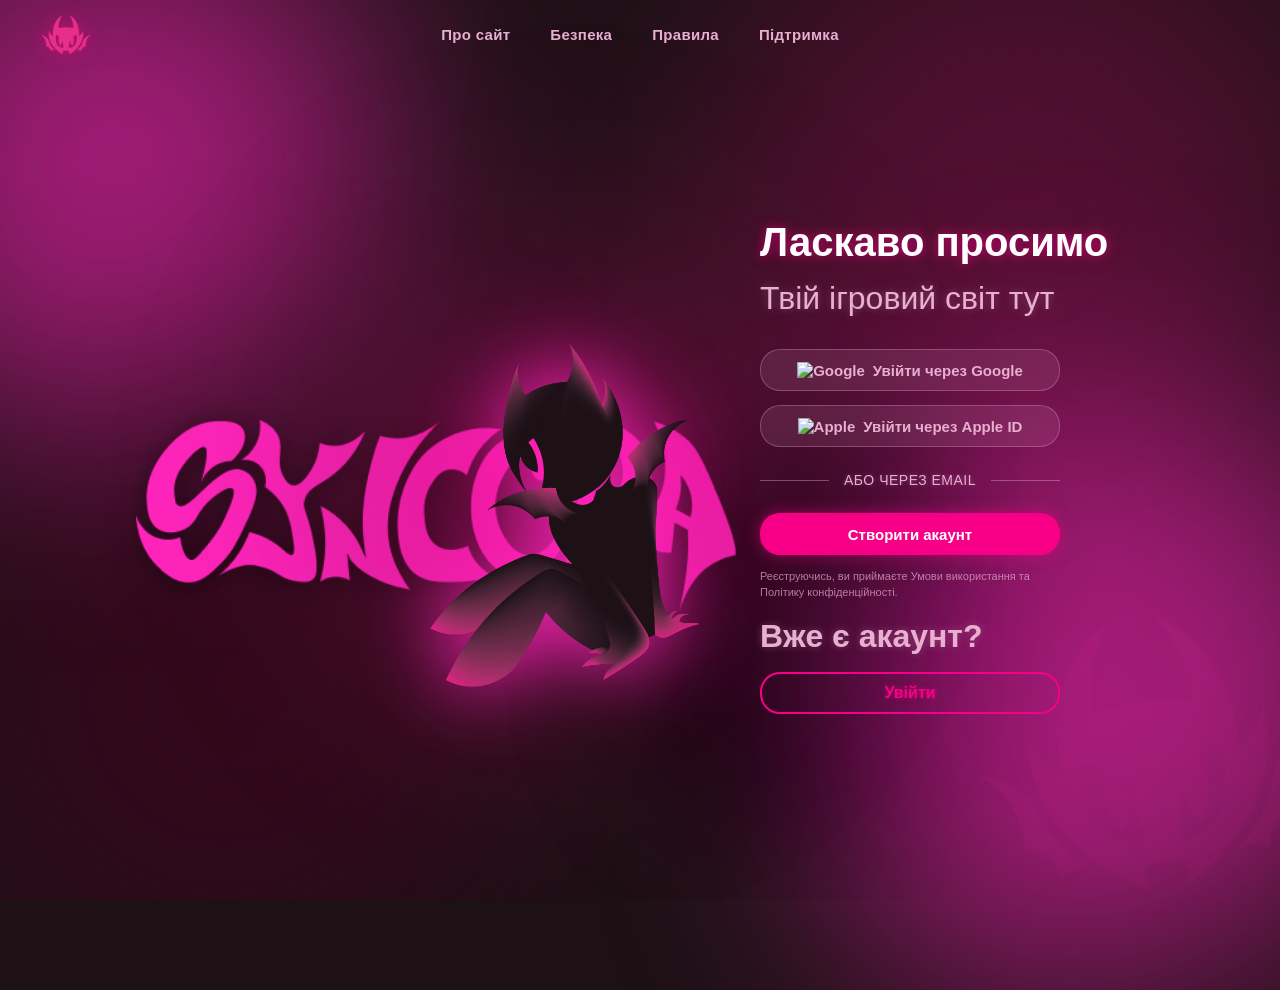
==== commit b847281c: "fix: tutorial, profile, blog posts, merge conflict" ====
--- a/index.html
+++ b/index.html
@@ -304,6 +304,6 @@
 // ======================================================
 //   await sendToServer(result.user, 'google');
 </script>
-<script src="js/script.js"></script>
+<script src="js/script.js?v=20260616b"></script>
 </body>
 </html>
